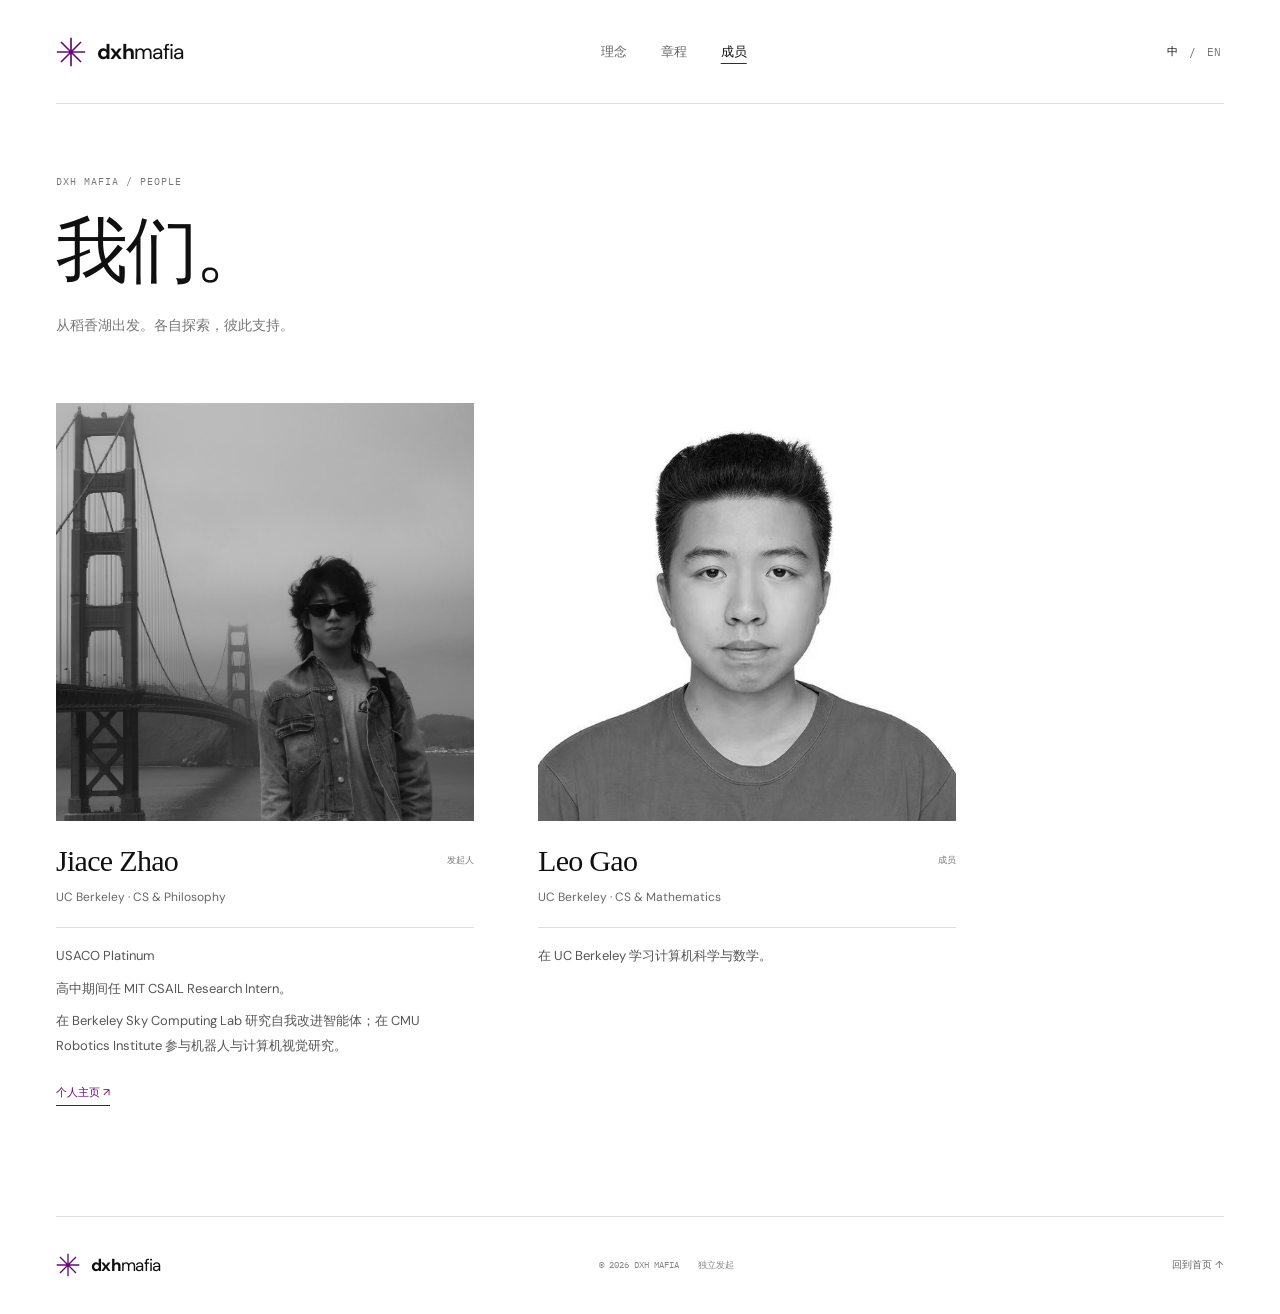
==== people/index.html @ f34397c6 "Separate member directory and focus homepage on the mission" ====
<!doctype html>
<html lang="zh-CN">
<head>
  <meta charset="UTF-8">
  <meta name="viewport" content="width=device-width, initial-scale=1">
  <meta name="theme-color" content="#ffffff">
  <title>People — DXH Mafia</title>
  <meta name="description" content="Meet the people of DXH Mafia. Jiace Zhao and Leo Gao.">
  <meta property="og:title" content="DXH Mafia — Stay close. Go far.">
  <meta property="og:description" content="一个从稻香湖出发的独立 Fellowship。小圈子，长关系，大野心。Founded by Jiace Zhao.">
  <meta property="og:type" content="website">
  <meta property="og:url" content="https://jiacezhao.github.io/dxh-mafia/people/">
  <meta property="og:image" content="https://jiacezhao.github.io/dxh-mafia/assets/jiace-zhao.jpg">
  <meta name="twitter:card" content="summary">
  <link rel="canonical" href="https://jiacezhao.github.io/dxh-mafia/people/">
  <link rel="icon" href="../favicon.svg" type="image/svg+xml">
  <link rel="preconnect" href="https://fonts.googleapis.com">
  <link rel="preconnect" href="https://fonts.gstatic.com" crossorigin>
  <link href="https://fonts.googleapis.com/css2?family=DM+Sans:wght@400;500;550;600;650;700;750&family=IBM+Plex+Mono:wght@400;500&display=swap" rel="stylesheet">
  <link rel="stylesheet" href="../style.css?v=mono-2">
  <script src="../app.js" defer></script>
</head>
<body class="people-page" data-page="people">
  <a class="skip-link" href="#main" data-zh="跳至正文" data-en="Skip to content">跳至正文</a>
  <div class="header-shell">
    <header class="site-header wrap">
      <a class="brand" href="../" aria-label="DXH Mafia home"><svg viewBox="0 0 36 36" aria-hidden="true"><path d="M18 1v34M1 18h34M6 6l24 24M6 30 30 6"/></svg><span><b>dxh</b>mafia</span></a>
      <nav aria-label="Main navigation"><a href="../#mission" data-zh="理念" data-en="Our mission">理念</a><a href="../#pact" data-zh="章程" data-en="The pact">章程</a><a href="./" aria-current="page" data-zh="成员" data-en="The people">成员</a></nav>
      <div class="languages" aria-label="Language"><button data-locale="zh" aria-pressed="true">中</button><span>/</span><button data-locale="en" aria-pressed="false">EN</button></div>
    </header>
  </div>
<main id="main" class="directory wrap"><div class="directory-heading"><span class="eyebrow">DXH MAFIA / PEOPLE</span><h1 data-zh="我们。" data-en="Our people.">我们。</h1><p data-zh="从稻香湖出发。各自探索，彼此支持。" data-en="From Daoxianghu. Independent paths, shared ambition.">从稻香湖出发。各自探索，彼此支持。</p></div><div class="directory-grid">
<article class="directory-person" id="jiace"><div class="directory-photo"><img src="../assets/jiace-zhao.jpg" width="1000" height="1280" alt="Jiace Zhao"></div><div class="directory-name"><h2>Jiace Zhao</h2><span data-zh="发起人" data-en="Founder">发起人</span></div><p class="directory-affiliation">UC Berkeley · CS &amp; Philosophy</p><div class="directory-bio"><p>USACO Platinum</p><p data-zh="高中期间任 MIT CSAIL Research Intern。" data-en="Research Intern at MIT CSAIL during high school.">高中期间任 MIT CSAIL Research Intern。</p><p data-zh="在 Berkeley Sky Computing Lab 研究自我改进智能体；在 CMU Robotics Institute 参与机器人与计算机视觉研究。" data-en="Research on self-improving agents at Berkeley Sky Computing Lab; robotics and computer vision research at CMU Robotics Institute.">在 Berkeley Sky Computing Lab 研究自我改进智能体；在 CMU Robotics Institute 参与机器人与计算机视觉研究。</p></div><a class="directory-link" href="https://www.jc-zhao.com/" target="_blank" rel="noopener noreferrer"><span data-zh="个人主页" data-en="Personal website">个人主页</span> ↗</a></article>
<article class="directory-person" id="leo"><div class="directory-photo"><img src="../assets/leo-gao.jpg" width="600" height="600" alt="Leo Gao"></div><div class="directory-name"><h2>Leo Gao</h2><span data-zh="成员" data-en="Fellow">成员</span></div><p class="directory-affiliation">UC Berkeley · CS &amp; Mathematics</p><div class="directory-bio"><p data-zh="在 UC Berkeley 学习计算机科学与数学。" data-en="Studying Computer Science and Mathematics at UC Berkeley.">在 UC Berkeley 学习计算机科学与数学。</p></div></article></div></main>    <footer class="wrap site-footer"><a class="brand" href="../"><svg viewBox="0 0 36 36" aria-hidden="true"><path d="M18 1v34M1 18h34M6 6l24 24M6 30 30 6"/></svg><span><b>dxh</b>mafia</span></a><p>© 2026 DXH MAFIA <span data-zh="独立发起" data-en="Independently initiated">独立发起</span></p><a href="../"><span data-zh="回到首页" data-en="Back home">回到首页</span> ↑</a></footer>
</body>
</html>
---- style.css ----
:root{--ink:#101010;--paper:#fff;--muted:#666;--line:#d9d9d9;--mono:"IBM Plex Mono",monospace;font-family:"DM Sans","PingFang SC","Microsoft YaHei",sans-serif;color:var(--ink);background:var(--paper);font-synthesis:none}*{box-sizing:border-box}html{scroll-behavior:smooth;scroll-padding-top:32px}body{margin:0}a{color:inherit;text-decoration:none}button{font:inherit}a,button,summary{-webkit-tap-highlight-color:transparent}a:focus-visible,button:focus-visible,summary:focus-visible{outline:2px solid currentColor;outline-offset:6px}::selection{background:#aaa;color:#000}.wrap{width:min(100% - 112px,1320px);margin-inline:auto}.header-shell,.dark-opening,.closing{background:var(--ink);color:#fff}.site-header{display:flex;align-items:center;justify-content:space-between;gap:30px;min-height:104px;border-bottom:1px solid #3b3b3b}.brand{display:flex;align-items:center;gap:11px;font-size:21px;letter-spacing:-.7px}.brand b{font-weight:750}.brand svg{width:30px;height:30px;fill:none;stroke:currentColor;stroke-width:2}.site-header nav{display:flex;gap:34px;font-size:13px}.site-header nav a{color:#bdbdbd;transition:color .2s}.site-header nav a:hover{color:#fff}.languages{display:flex;gap:8px;align-items:center;font:11px var(--mono)}.languages span{color:#626262}.languages button{border:0;background:none;color:#777;cursor:pointer;padding:8px 3px}.languages button[aria-pressed=true]{color:#fff}.skip-link{position:absolute;left:20px;top:-100px;z-index:5;background:#fff;color:#000;padding:12px}.skip-link:focus{top:10px}.hero{padding-top:52px;padding-bottom:28px}.eyebrow,.section-kicker,.number,figcaption{font-family:var(--mono);font-size:10px;font-weight:400;letter-spacing:1px;line-height:1.6}.hero-label{display:flex;justify-content:space-between;gap:20px;color:#a5a5a5}.hero h1{font-size:clamp(65px,14.35vw,205px);line-height:1.03;font-weight:750;letter-spacing:-.065em;margin:37px 0 17px;white-space:nowrap}.period{color:#7d7d7d}.hero-rule{display:flex;justify-content:space-between;border-top:1px solid #8a8a8a;padding-top:14px;font:11px var(--mono);letter-spacing:1px}.hero-story{display:grid;grid-template-columns:1.12fr 1fr;gap:12%;margin:90px 0 84px}.hero-story h2{font-size:clamp(26px,2.8vw,40px);line-height:1.6;font-weight:500;letter-spacing:-1px;white-space:pre-line;margin:0}.hero-story p{font-size:14px;color:#bdbdbd;line-height:2;margin:5px 0 25px}.underlined-link{display:inline-flex;gap:45px;justify-content:space-between;border-bottom:1px solid;padding:0 0 8px;font-size:12px}.underlined-link:hover{opacity:.65}.hero-bottom{border-top:1px solid #3b3b3b;padding-top:25px;display:flex;justify-content:space-between;gap:20px;color:#a5a5a5;font-size:11px;letter-spacing:.5px}.hero-bottom a{font:10px var(--mono)}.hero-bottom a span{margin-left:16px}.section{padding-top:85px;padding-bottom:74px}.section-kicker{display:flex;justify-content:space-between;gap:20px;color:#656565}.section-kicker a{letter-spacing:0}.section-kicker a:hover{text-decoration:underline}.section-heading{display:flex;align-items:baseline;justify-content:space-between;gap:30px;margin:43px 0 50px}.section-heading h2{font-size:82px;line-height:1.1;font-weight:500;letter-spacing:-5px;margin:0}.section-heading h2 em{font-family:Georgia,serif;font-weight:400;letter-spacing:-4px}.section-heading p{font-size:18px;letter-spacing:-.5px}.pact-grid{display:grid;grid-template-columns:1fr 1fr;column-gap:8%}.pact-grid article{border-top:1px solid var(--line);padding:27px 0 40px}.number{color:#777;font-size:9px}.pact-grid h3{font-size:22px;font-weight:550;letter-spacing:-.6px;margin:20px 0 13px}.pact-grid p{font-size:14px;line-height:1.95;color:#666;max-width:480px;margin:0}.pact-footer{border-top:1px solid var(--ink);padding-top:25px;display:flex;justify-content:space-between;gap:45px}.pact-footer strong{font-size:14px;font-weight:500}.pact-footer p{font-size:12px;color:#777;margin-bottom:0;line-height:1.8}.pact-footer small{font-size:10px;line-height:1.9;color:#888;text-align:right;white-space:pre-line;align-self:end}.founder{border-top:1px solid var(--line);padding-top:38px;padding-bottom:100px}.founder-grid{display:grid;grid-template-columns:1fr 1.16fr;gap:10%;margin-top:50px;align-items:start}.founder figure{margin:0}.founder img{width:100%;height:auto;display:block;filter:grayscale(1)}figcaption{display:flex;justify-content:space-between;color:#888;margin-top:14px;font-size:9px;letter-spacing:.7px}.founder-copy>.eyebrow{color:#777}.founder h2{font-size:62px;line-height:1.05;letter-spacing:-3px;font-weight:500;margin:18px 0}.affiliation{display:flex;gap:17px;align-items:center;font-size:16px;margin:0 0 28px}.affiliation span{font-size:11px;color:#777}.bio,.more-bio p{font-size:13px;color:#666;line-height:1.95;margin:0 0 20px}.more-bio{border-block:1px solid var(--line)}.more-bio summary{list-style:none;display:flex;justify-content:space-between;cursor:pointer;padding:14px 0;font-size:11px}.more-bio summary::-webkit-details-marker{display:none}.plus{font-size:17px;line-height:1;transition:transform .2s}.more-bio[open] .plus{transform:rotate(45deg)}.more-bio p{margin-bottom:18px}.founder-note{margin:28px 0}.founder-note p{font-size:24px;line-height:1.65;letter-spacing:-.7px;white-space:pre-line;margin:0 0 12px}.founder-note>span{font-size:11px;color:#777;line-height:1.8;display:block}.profile-links{display:flex;gap:32px}.profile-links .underlined-link{gap:20px;font-size:11px}.closing{padding:70px 0 74px}.closing>.wrap>.eyebrow{color:#999}.closing-row{display:flex;align-items:end;justify-content:space-between;gap:50px;margin-top:33px}.closing h2{font-size:clamp(32px,4.1vw,60px);font-weight:500;line-height:1.4;letter-spacing:-2px;white-space:pre-line;margin:0}.contact-button{display:flex;justify-content:space-between;gap:45px;border:1px solid #666;padding:20px 24px;font-size:12px;margin-bottom:10px;transition:background .2s,color .2s}.contact-button:hover{background:#fff;color:#101010}.site-footer{display:flex;justify-content:space-between;align-items:center;gap:30px;padding-top:33px;padding-bottom:33px}.site-footer .brand{font-size:17px}.site-footer .brand svg{width:24px;height:24px}.site-footer p{font:9px var(--mono);color:#888}.site-footer p span{margin-left:14px}.site-footer>a:last-child{font-size:10px;color:#666}
@media(min-width:1500px){.hero h1{font-size:215px}}
@media(max-width:1000px){.wrap{width:calc(100% - 64px)}.hero-story{gap:7%;margin:65px 0}.hero-story h2{font-size:28px}.founder-grid{gap:7%}.founder h2{font-size:46px}.founder-note p{font-size:21px}.affiliation{flex-wrap:wrap;gap:7px}.section-heading h2{font-size:72px}.closing-row{gap:30px}.contact-button{gap:24px}.pact-footer small{max-width:45%}}
@media(max-width:640px){.wrap{width:calc(100% - 40px)}.site-header{min-height:82px;gap:12px}.brand{font-size:17px;gap:7px}.brand svg{width:24px;height:24px}.site-header nav{gap:15px;font-size:11px}.languages{gap:4px;font-size:9px}.hero{padding-top:30px;padding-bottom:24px}.eyebrow{font-size:8px;letter-spacing:.7px}.hero-label{gap:10px}.hero-label>.eyebrow:first-child{max-width:210px}.hero h1{font-size:14.1vw;margin:28px 0 17px;letter-spacing:-.065em}.hero-rule{font-size:9px;padding-top:12px}.hero-story{grid-template-columns:1fr;gap:22px;margin:47px 0 46px}.hero-story h2{font-size:27px;line-height:1.65;letter-spacing:-.8px}.hero-story p{font-size:12px;line-height:2;max-width:470px;margin-top:0}.underlined-link{font-size:11px}.hero-bottom{flex-direction:column;gap:14px;padding-top:21px;font-size:10px}.hero-bottom a{font-size:8px}.section{padding-top:50px;padding-bottom:44px}.section-kicker{font-size:8px;letter-spacing:.5px;gap:12px}.section-kicker a{font-size:9px}.section-heading{margin:34px 0 32px;gap:14px}.section-heading h2{font-size:58px;letter-spacing:-3px}.section-heading h2 em{letter-spacing:-3px}.section-heading p{font-size:12px}.pact-grid{grid-template-columns:1fr}.pact-grid article{padding:22px 0 28px}.pact-grid h3{font-size:20px;margin:16px 0 12px}.pact-grid p{font-size:12px}.number{font-size:8px}.pact-footer{flex-direction:column;gap:20px;padding-top:23px}.pact-footer small{max-width:100%;text-align:left;align-self:start;font-size:9px}.pact-footer strong{font-size:13px}.pact-footer p{font-size:11px}.founder{padding-top:27px;padding-bottom:50px}.founder>.section-kicker>span:last-child{font-size:7px;letter-spacing:0}.founder-grid{grid-template-columns:1fr;gap:33px;margin-top:30px}.founder img{max-height:560px;object-fit:cover;object-position:center}.founder h2{font-size:51px;letter-spacing:-2.5px}.founder-copy>.eyebrow{font-size:9px}.affiliation{margin-bottom:23px;gap:14px}.bio,.more-bio p{font-size:12px}.founder-note{margin-top:27px}.founder-note p{font-size:25px}.profile-links{gap:35px}.closing{padding:45px 0}.closing-row{display:block;margin-top:26px}.closing h2{font-size:35px;letter-spacing:-1px;line-height:1.5}.contact-button{max-width:350px;margin:30px 0 0;font-size:11px;padding:17px 20px}.site-footer{flex-wrap:wrap;gap:20px;padding-block:27px}.site-footer p{order:3;width:100%;margin:0;font-size:8px}.site-footer>a:last-child{font-size:9px}}
@media(max-width:360px){.site-header nav{gap:10px;font-size:10px}.brand{font-size:15px}.brand svg{width:20px}.hero-story h2{font-size:24px}.section-heading h2{font-size:49px}.section-heading p{font-size:11px}}
@media(prefers-reduced-motion:reduce){html{scroll-behavior:auto}*,*::before,*::after{transition:none!important}}

@media(max-width:640px){.section-heading{flex-wrap:wrap}.section-heading h2{white-space:nowrap}}

/* The fellowship, introduced through its people. */
.people{padding-bottom:85px}.people-heading{margin:42px 0 40px;max-width:850px}.people-heading h2{font-size:clamp(30px,3.7vw,52px);font-weight:500;line-height:1.3;letter-spacing:-1.8px;margin:0 0 18px}.people-heading>p{font-size:14px;line-height:1.8;color:#777;margin:0}.people-grid{display:grid;grid-template-columns:repeat(2,minmax(0,1fr));gap:38px;max-width:850px}.person-photo{aspect-ratio:1;background:#eee;border-radius:8px;overflow:hidden}.person-photo img{display:block;width:100%;height:100%;object-fit:cover;object-position:center 65%;filter:grayscale(1);transition:transform .35s}.person-card a:hover img{transform:scale(1.025)}.person-name{display:flex;align-items:center;justify-content:space-between;gap:15px;margin:21px 0 10px}.person-name h3{font-size:25px;font-weight:550;letter-spacing:-.7px;margin:0}.person-name>span{font-size:21px}.person-school{font-size:13px;margin:0 0 6px}.person-field{font-size:12px;color:#777;margin:0}.person-role{display:inline-block;margin-top:18px;font:9px var(--mono);letter-spacing:.6px;color:#777}.pact{border-top:1px solid var(--line)}
@media(max-width:640px){.people{padding-bottom:45px}.people-heading{margin:30px 0}.people-heading h2{font-size:31px;letter-spacing:-1px;max-width:330px}.people-heading>p{font-size:12px}.people-grid{gap:18px}.person-photo{border-radius:5px}.person-name{margin:15px 0 9px;gap:6px}.person-name h3{font-size:20px;letter-spacing:-.5px}.person-name>span{font-size:17px}.person-school{font-size:11px}.person-field{font-size:10px;line-height:1.6}.person-role{font-size:8px;margin-top:13px}}


/* Monochrome first; purple only marks small details. */
:root{--purple:#660874;--line:#dedede}::selection{background:#e5d8e9;color:#101010}.period{color:#aa80b2}.accent-dot{color:var(--purple);font-size:12px}.brand svg{stroke:#aa80b2}.directory-link{color:var(--purple)}
.mission-grid{display:grid;grid-template-columns:1fr 1.1fr;gap:12%;margin:50px 0 60px}.mission-grid h2{font-size:clamp(35px,4.5vw,64px);font-weight:500;letter-spacing:-2px;line-height:1.35;white-space:pre-line;margin:0}.mission-copy p{font-size:14px;line-height:2;color:#666;margin:0 0 21px}.mission-copy .mission-lead{font-size:21px;line-height:1.7;color:#101010;letter-spacing:-.5px}.mission-principles{display:grid;grid-template-columns:repeat(3,1fr);gap:40px}.mission-principles article{border-top:1px solid var(--line);padding-top:22px}.mission-principles h3{font-size:21px;font-weight:500;letter-spacing:-.5px;margin:20px 0 12px}.mission-principles p{font-size:13px;line-height:1.9;color:#666;margin:0}.people-invitation{display:flex;justify-content:space-between;align-items:center;gap:20px;margin-top:48px;padding-top:26px;border-top:1px solid var(--line)}.people-invitation p{font-size:14px}.people-invitation .underlined-link{color:var(--purple)}
.people-page .header-shell{background:white;color:#101010}.people-page .site-header{border-color:var(--line)}.people-page .site-header nav a{color:#666}.people-page .site-header nav a[aria-current=page]{color:#101010;text-decoration:underline;text-underline-offset:7px;text-decoration-color:var(--purple)}.people-page .languages button[aria-pressed=true]{color:#101010}.people-page .brand svg{stroke:var(--purple)}.directory{padding-top:65px;padding-bottom:110px;min-height:75vh}.directory-heading{margin-bottom:65px}.directory-heading>.eyebrow{color:#777}.directory-heading h1{font-family:Georgia,"Songti SC",serif;font-size:72px;line-height:1.15;font-weight:400;letter-spacing:-2.5px;margin:20px 0}.directory-heading>p{color:#777;font-size:14px;line-height:1.8}.directory-grid{display:grid;grid-template-columns:repeat(2,minmax(0,1fr));gap:64px;max-width:900px}.directory-photo{aspect-ratio:1;background:#f4f4f4;overflow:hidden}.directory-photo img{display:block;width:100%;height:100%;object-fit:cover;object-position:50% 65%;filter:grayscale(1)}.directory-name{display:flex;justify-content:space-between;align-items:center;gap:16px;margin:23px 0 11px}.directory-name h2{font-family:Georgia,serif;font-weight:400;font-size:30px;letter-spacing:-.7px;margin:0}.directory-name>span{font:9px var(--mono);color:#777}.directory-affiliation{font-size:12px;margin:0 0 22px;color:#666}.directory-bio{border-top:1px solid var(--line);padding-top:16px}.directory-bio p{font-size:13px;line-height:1.9;color:#555;margin:0 0 8px}.directory-link{display:inline-block;font-size:11px;margin-top:18px;border-bottom:1px solid;padding-bottom:5px}.people-page .site-footer{border-top:1px solid var(--line)}
@media(max-width:640px){.mission-grid{grid-template-columns:1fr;gap:30px;margin:35px 0 36px}.mission-grid h2{font-size:38px;letter-spacing:-1px}.mission-copy .mission-lead{font-size:19px}.mission-copy p{font-size:12px}.mission-principles{grid-template-columns:1fr;gap:26px}.mission-principles h3{font-size:20px;margin-top:14px}.mission-principles p{font-size:12px}.people-invitation{align-items:start;flex-direction:column;gap:10px;margin-top:30px}.directory{padding-top:40px;padding-bottom:65px}.directory-heading{margin-bottom:38px}.directory-heading h1{font-size:56px}.directory-heading>p{font-size:12px}.directory-grid{gap:45px;grid-template-columns:1fr}.directory-photo{max-width:420px}.directory-name h2{font-size:28px}.directory-bio p{font-size:12px}}
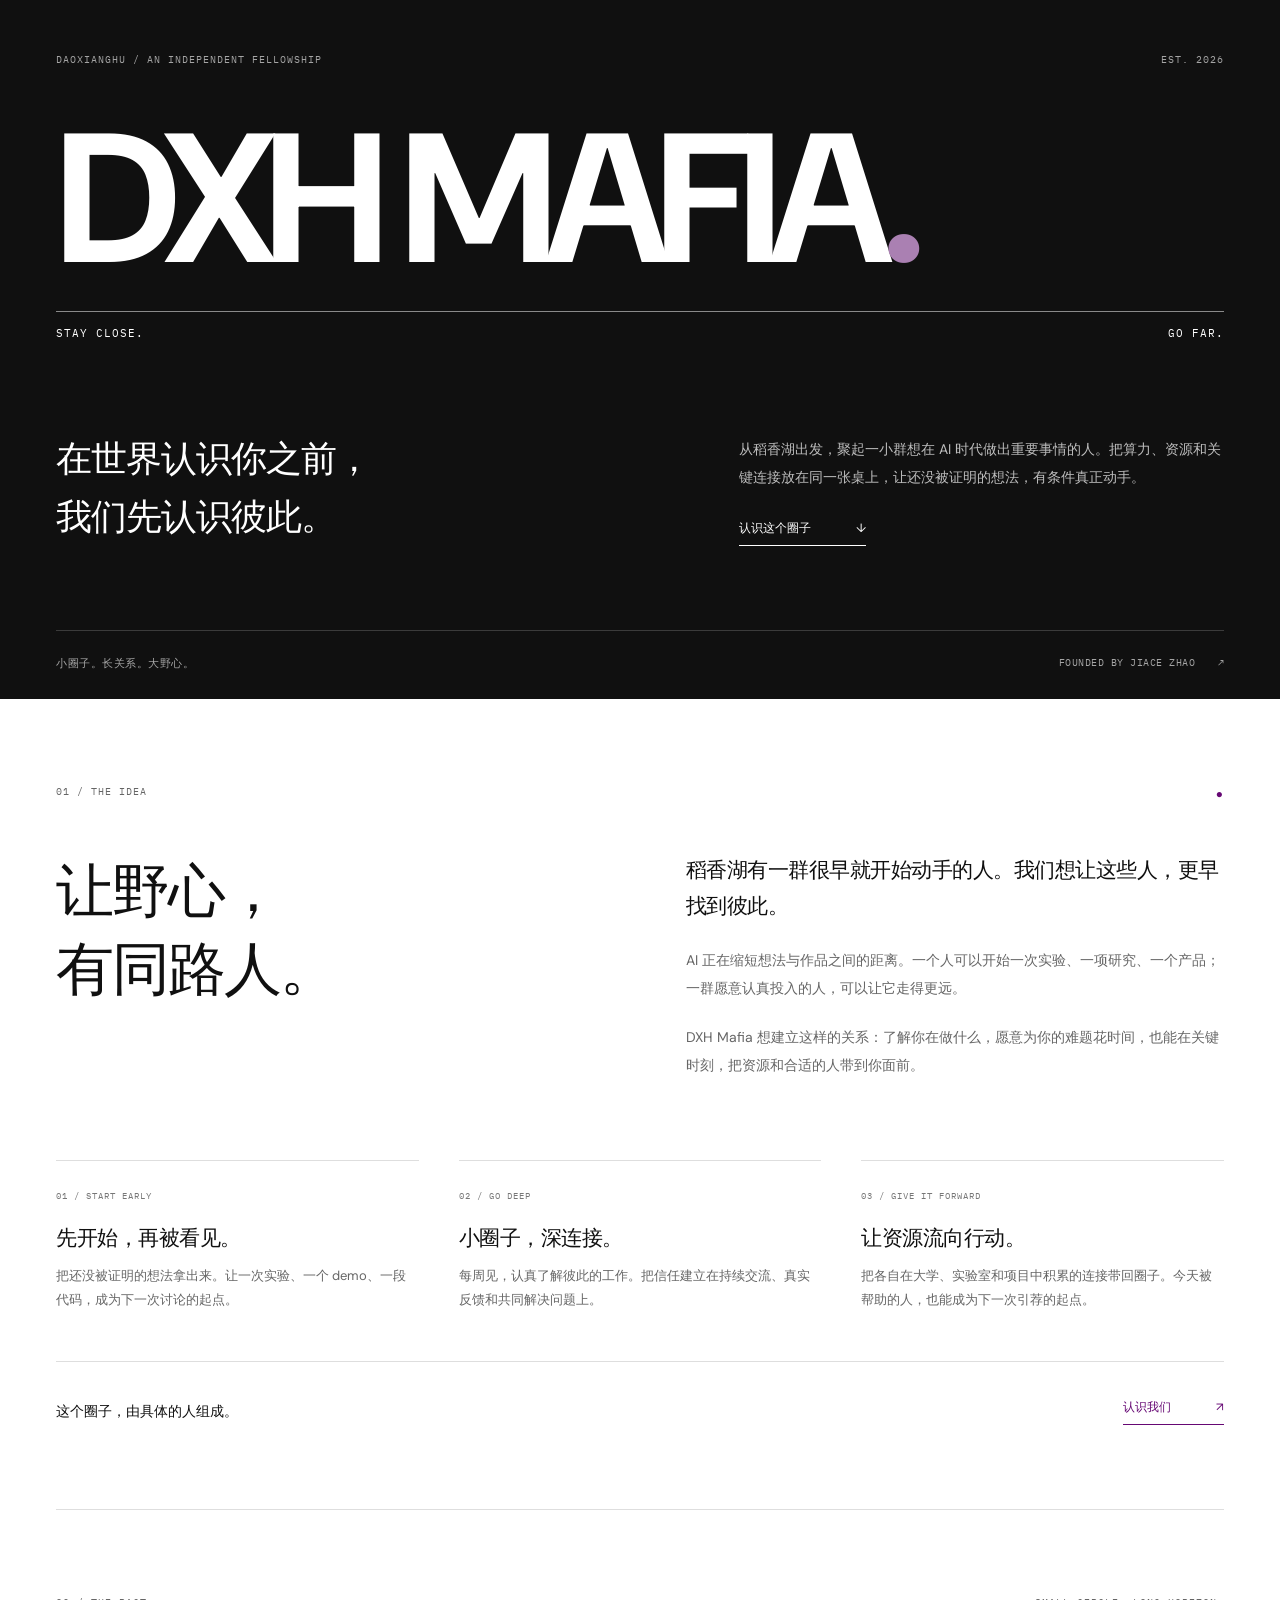
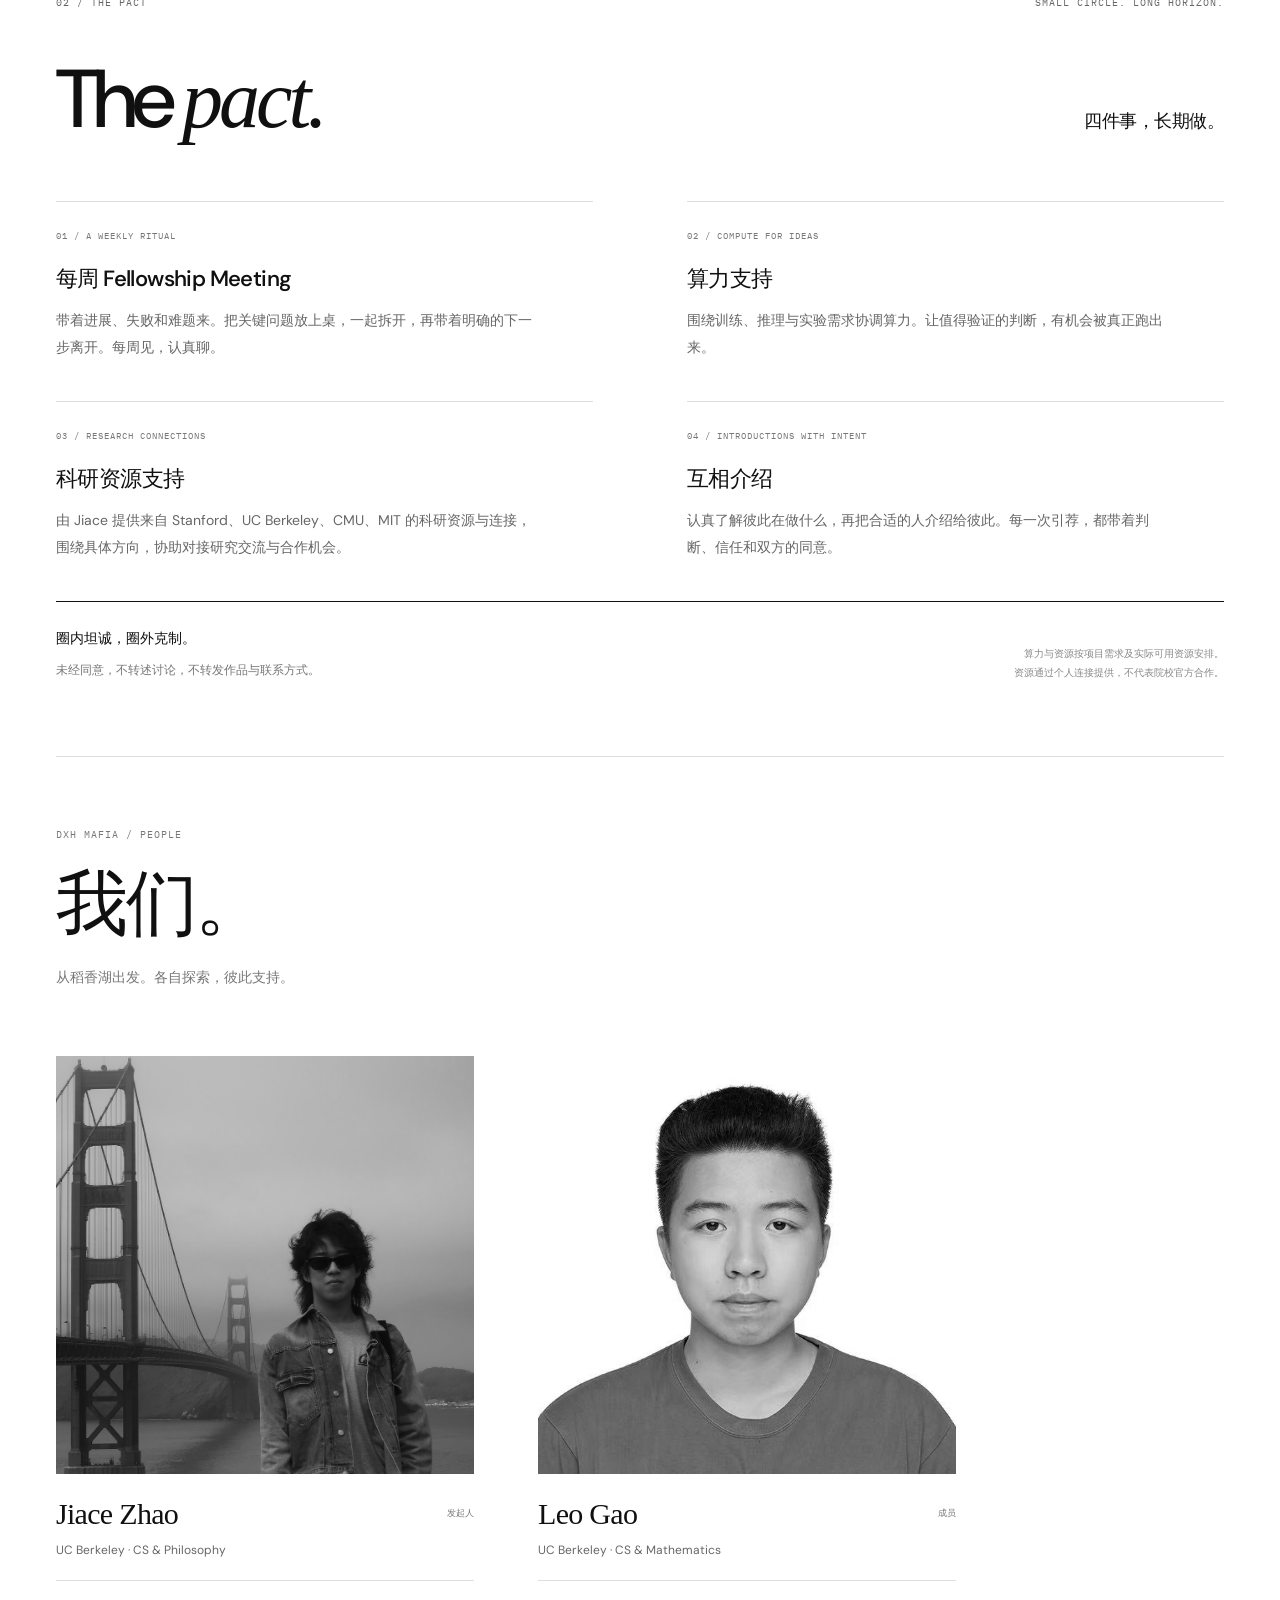
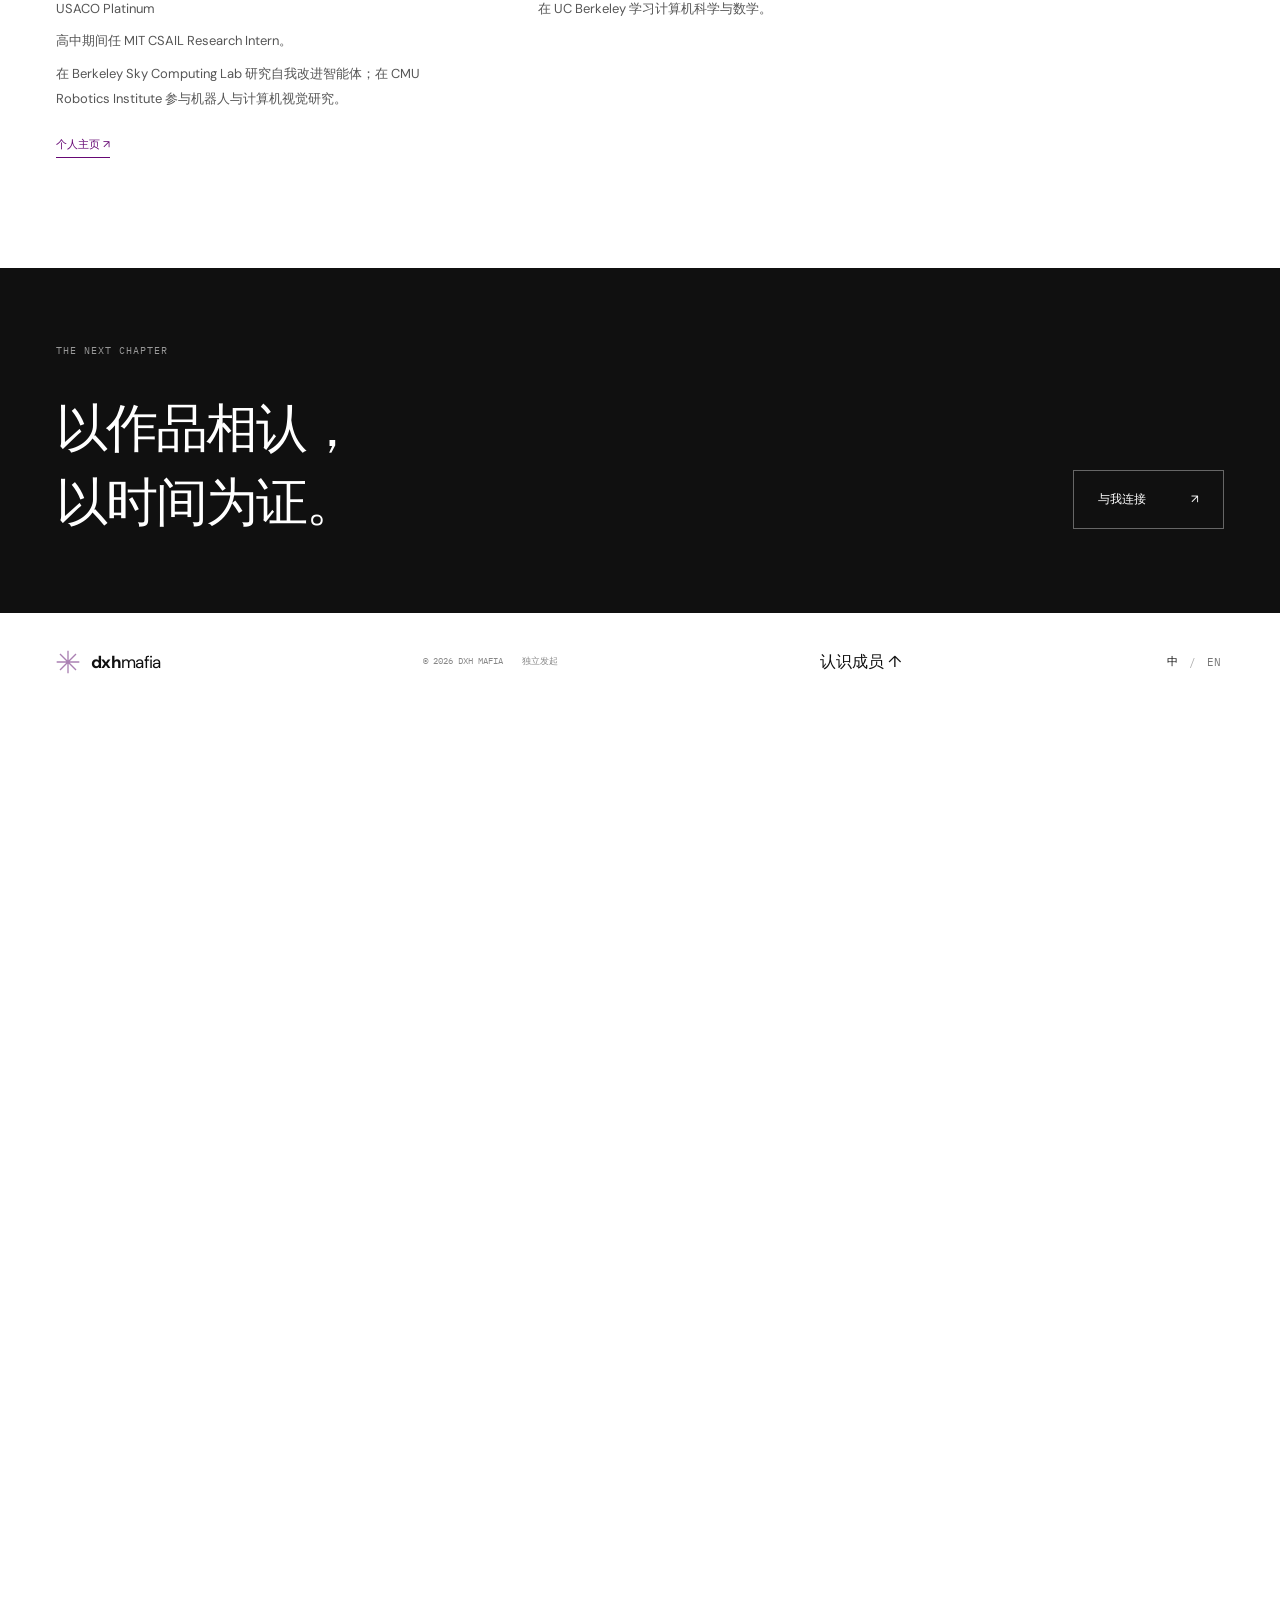
==== commit bb05a24a: "Return to a single page and remove the top navigation" ====
--- a/people/index.html
+++ b/people/index.html
@@ -1,36 +1 @@
-<!doctype html>
-<html lang="zh-CN">
-<head>
-  <meta charset="UTF-8">
-  <meta name="viewport" content="width=device-width, initial-scale=1">
-  <meta name="theme-color" content="#ffffff">
-  <title>People — DXH Mafia</title>
-  <meta name="description" content="Meet the people of DXH Mafia. Jiace Zhao and Leo Gao.">
-  <meta property="og:title" content="DXH Mafia — Stay close. Go far.">
-  <meta property="og:description" content="一个从稻香湖出发的独立 Fellowship。小圈子，长关系，大野心。Founded by Jiace Zhao.">
-  <meta property="og:type" content="website">
-  <meta property="og:url" content="https://jiacezhao.github.io/dxh-mafia/people/">
-  <meta property="og:image" content="https://jiacezhao.github.io/dxh-mafia/assets/jiace-zhao.jpg">
-  <meta name="twitter:card" content="summary">
-  <link rel="canonical" href="https://jiacezhao.github.io/dxh-mafia/people/">
-  <link rel="icon" href="../favicon.svg" type="image/svg+xml">
-  <link rel="preconnect" href="https://fonts.googleapis.com">
-  <link rel="preconnect" href="https://fonts.gstatic.com" crossorigin>
-  <link href="https://fonts.googleapis.com/css2?family=DM+Sans:wght@400;500;550;600;650;700;750&family=IBM+Plex+Mono:wght@400;500&display=swap" rel="stylesheet">
-  <link rel="stylesheet" href="../style.css?v=mono-2">
-  <script src="../app.js" defer></script>
-</head>
-<body class="people-page" data-page="people">
-  <a class="skip-link" href="#main" data-zh="跳至正文" data-en="Skip to content">跳至正文</a>
-  <div class="header-shell">
-    <header class="site-header wrap">
-      <a class="brand" href="../" aria-label="DXH Mafia home"><svg viewBox="0 0 36 36" aria-hidden="true"><path d="M18 1v34M1 18h34M6 6l24 24M6 30 30 6"/></svg><span><b>dxh</b>mafia</span></a>
-      <nav aria-label="Main navigation"><a href="../#mission" data-zh="理念" data-en="Our mission">理念</a><a href="../#pact" data-zh="章程" data-en="The pact">章程</a><a href="./" aria-current="page" data-zh="成员" data-en="The people">成员</a></nav>
-      <div class="languages" aria-label="Language"><button data-locale="zh" aria-pressed="true">中</button><span>/</span><button data-locale="en" aria-pressed="false">EN</button></div>
-    </header>
-  </div>
-<main id="main" class="directory wrap"><div class="directory-heading"><span class="eyebrow">DXH MAFIA / PEOPLE</span><h1 data-zh="我们。" data-en="Our people.">我们。</h1><p data-zh="从稻香湖出发。各自探索，彼此支持。" data-en="From Daoxianghu. Independent paths, shared ambition.">从稻香湖出发。各自探索，彼此支持。</p></div><div class="directory-grid">
-<article class="directory-person" id="jiace"><div class="directory-photo"><img src="../assets/jiace-zhao.jpg" width="1000" height="1280" alt="Jiace Zhao"></div><div class="directory-name"><h2>Jiace Zhao</h2><span data-zh="发起人" data-en="Founder">发起人</span></div><p class="directory-affiliation">UC Berkeley · CS &amp; Philosophy</p><div class="directory-bio"><p>USACO Platinum</p><p data-zh="高中期间任 MIT CSAIL Research Intern。" data-en="Research Intern at MIT CSAIL during high school.">高中期间任 MIT CSAIL Research Intern。</p><p data-zh="在 Berkeley Sky Computing Lab 研究自我改进智能体；在 CMU Robotics Institute 参与机器人与计算机视觉研究。" data-en="Research on self-improving agents at Berkeley Sky Computing Lab; robotics and computer vision research at CMU Robotics Institute.">在 Berkeley Sky Computing Lab 研究自我改进智能体；在 CMU Robotics Institute 参与机器人与计算机视觉研究。</p></div><a class="directory-link" href="https://www.jc-zhao.com/" target="_blank" rel="noopener noreferrer"><span data-zh="个人主页" data-en="Personal website">个人主页</span> ↗</a></article>
-<article class="directory-person" id="leo"><div class="directory-photo"><img src="../assets/leo-gao.jpg" width="600" height="600" alt="Leo Gao"></div><div class="directory-name"><h2>Leo Gao</h2><span data-zh="成员" data-en="Fellow">成员</span></div><p class="directory-affiliation">UC Berkeley · CS &amp; Mathematics</p><div class="directory-bio"><p data-zh="在 UC Berkeley 学习计算机科学与数学。" data-en="Studying Computer Science and Mathematics at UC Berkeley.">在 UC Berkeley 学习计算机科学与数学。</p></div></article></div></main>    <footer class="wrap site-footer"><a class="brand" href="../"><svg viewBox="0 0 36 36" aria-hidden="true"><path d="M18 1v34M1 18h34M6 6l24 24M6 30 30 6"/></svg><span><b>dxh</b>mafia</span></a><p>© 2026 DXH MAFIA <span data-zh="独立发起" data-en="Independently initiated">独立发起</span></p><a href="../"><span data-zh="回到首页" data-en="Back home">回到首页</span> ↑</a></footer>
-</body>
-</html>
+<!doctype html><html lang="zh-CN"><head><meta charset="utf-8"><meta name="viewport" content="width=device-width,initial-scale=1"><meta http-equiv="refresh" content="0;url=../#people"><link rel="canonical" href="https://jiacezhao.github.io/dxh-mafia/#people"><title>成员 — DXH Mafia</title></head><body><a href="../#people">查看 DXH Mafia 成员 / Meet the people</a></body></html>
